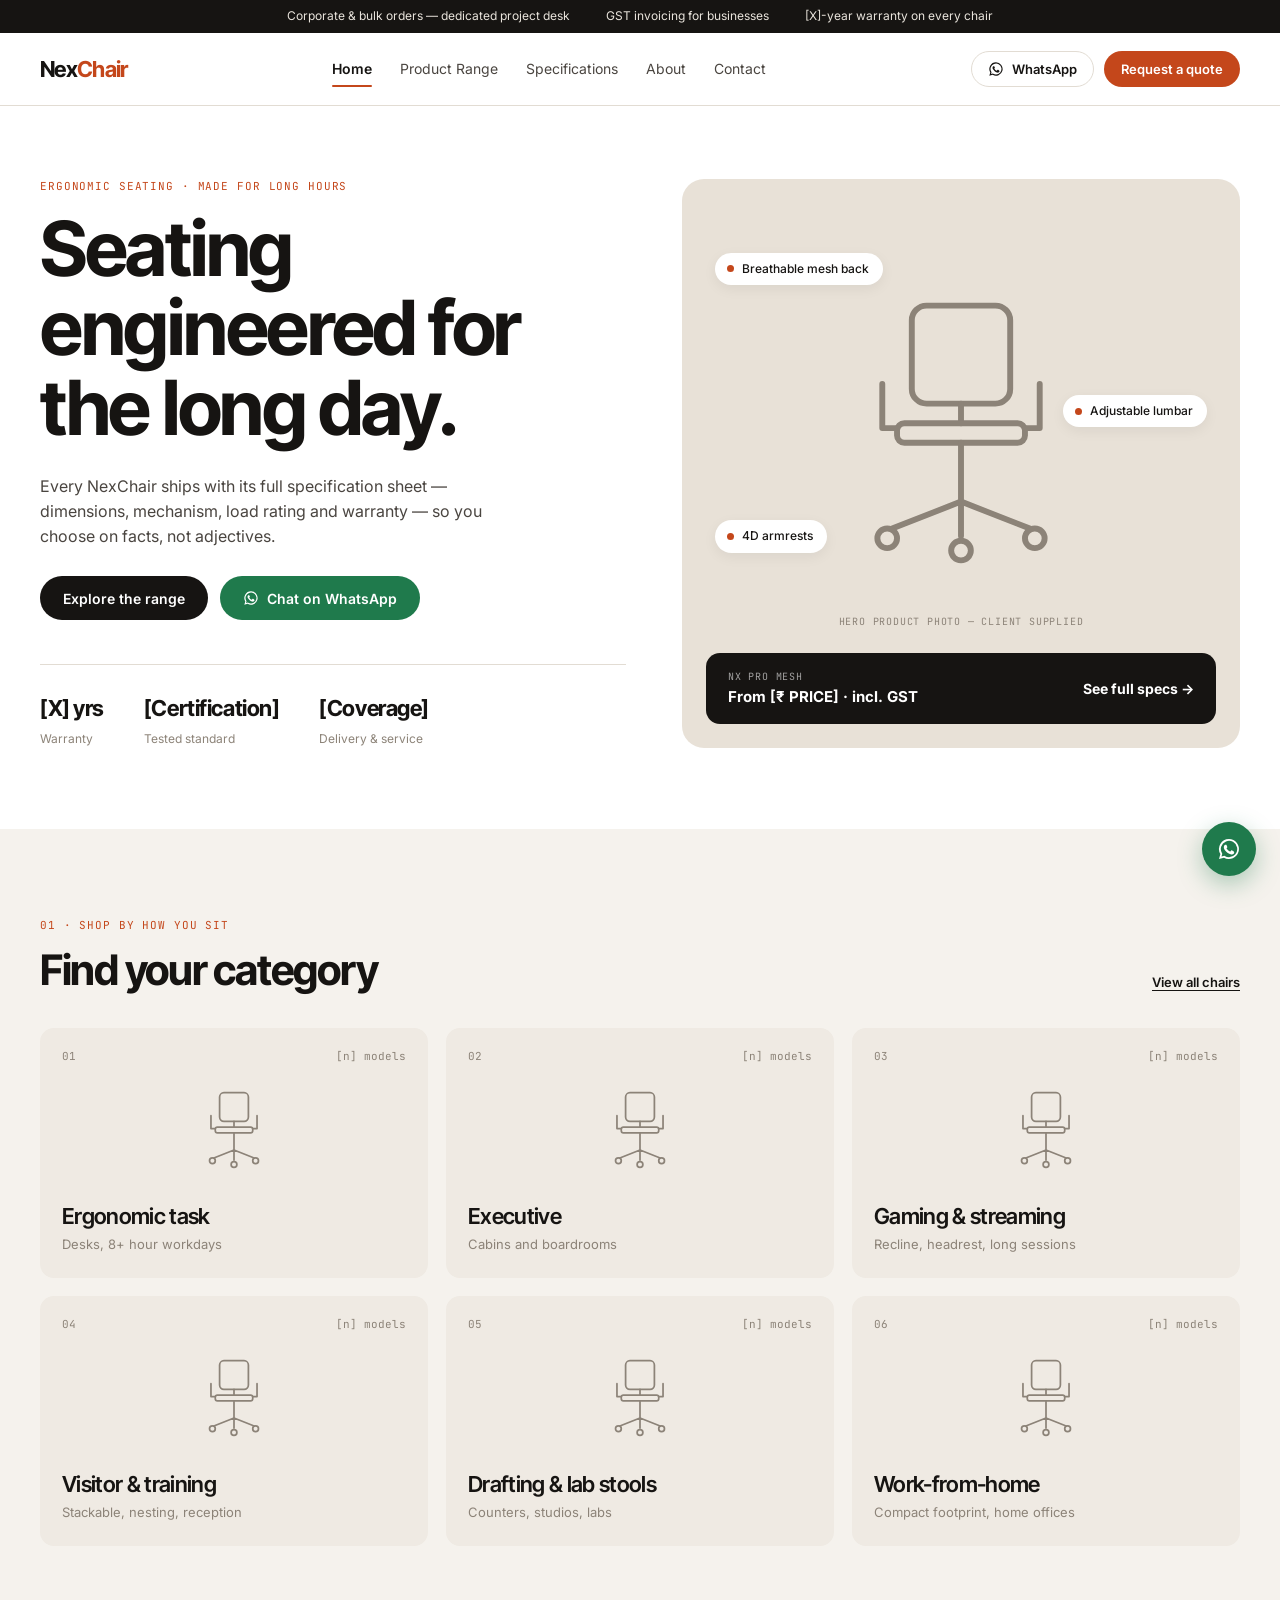
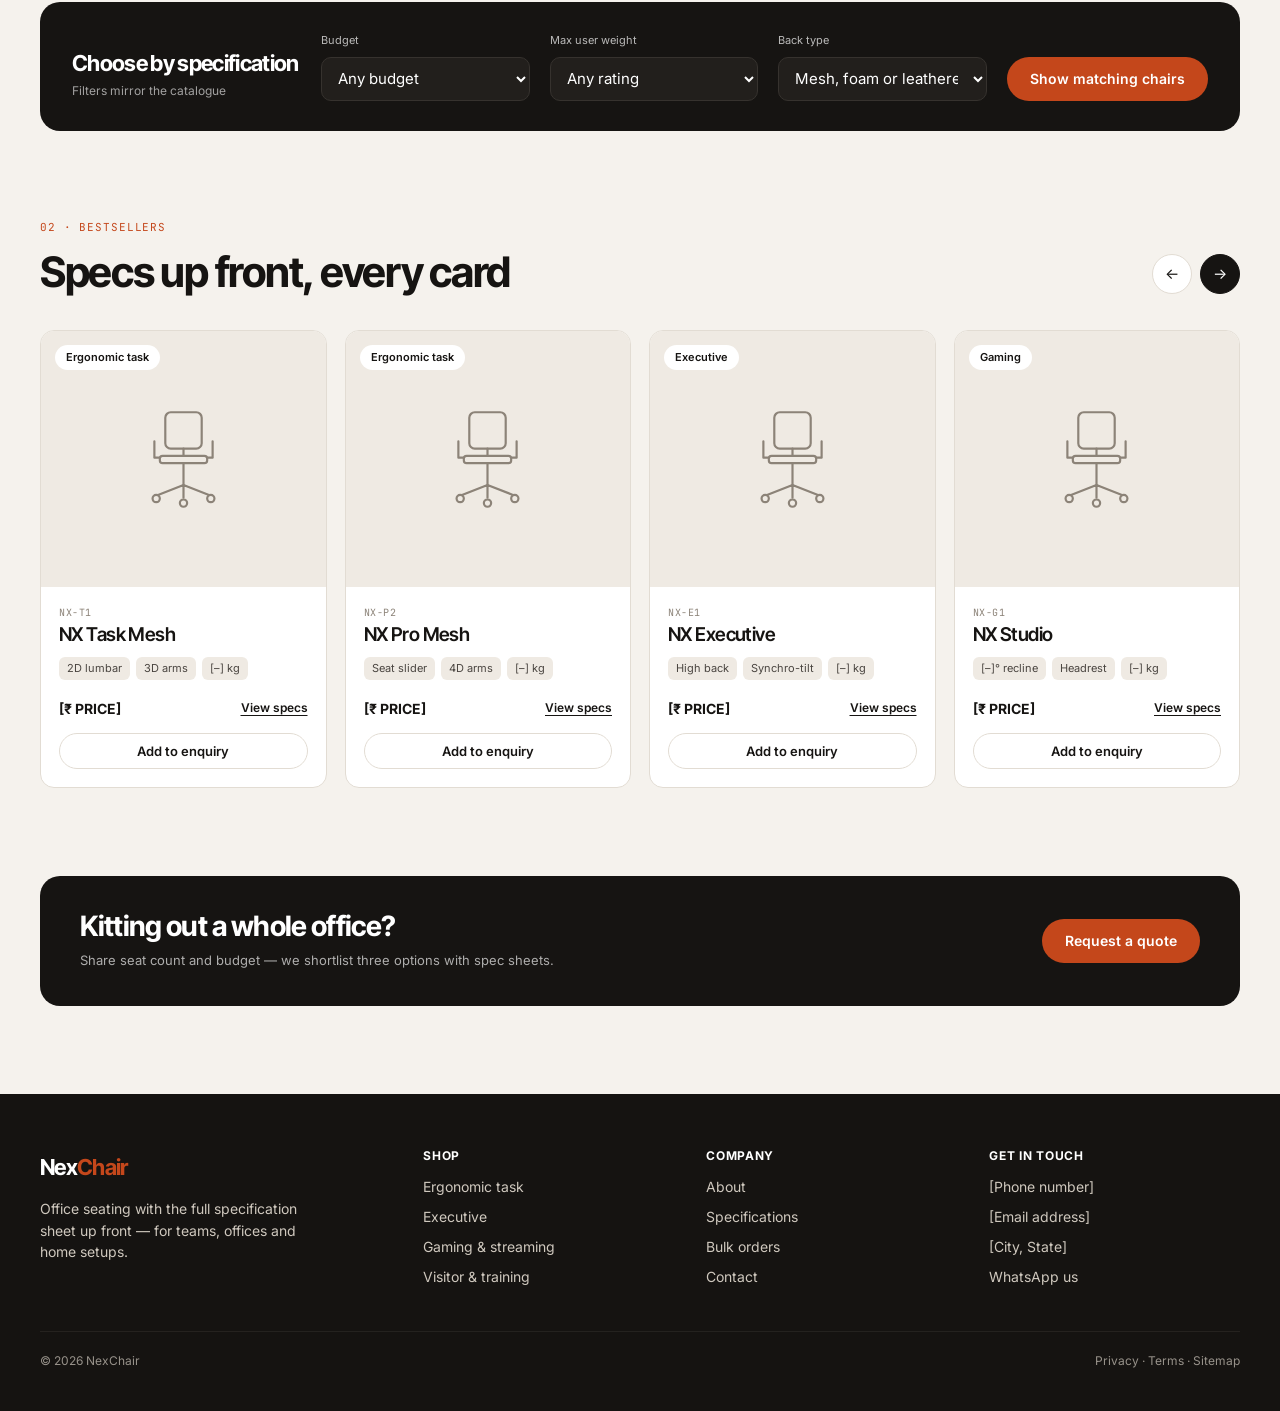
==== index.html @ 68c3f816 "initial commit" ====
<!doctype html>
<html lang="en">
<head>
<meta charset="utf-8">
<meta name="viewport" content="width=device-width, initial-scale=1">
<title>NexChair — Seating engineered for the long day</title>
<meta name="description" content="Ergonomic office chairs with full specification sheets.">
<meta name="robots" content="noindex">
<link rel="icon" href="assets/favicon.svg" type="image/svg+xml">
<link rel="preconnect" href="https://fonts.googleapis.com">
<link rel="preconnect" href="https://fonts.gstatic.com" crossorigin>
<link href="https://fonts.googleapis.com/css2?family=Inter:wght@400;500;600;700&family=Inter+Tight:wght@500;600;700&family=JetBrains+Mono:wght@400;500&display=swap" rel="stylesheet">
<link rel="stylesheet" href="assets/styles.css">
</head>
<body>
<div class="topbar"><div class="wrap">
  <span>Corporate &amp; bulk orders — dedicated project desk</span>
  <span>GST invoicing for businesses</span>
  <span>[X]-year warranty on every chair</span>
</div></div>
<header class="site-header">
  <div class="wrap">
    <a href="index.html" class="logo">Nex<span>Chair</span></a>
    <nav class="nav">
      <a href="index.html" class="active">Home</a>
      <a href="range.html">Product Range</a>
      <a href="specifications.html">Specifications</a>
      <a href="about.html">About</a>
      <a href="contact.html">Contact</a>
    </nav>
    <div class="header-cta">
      <a href="#" class="btn btn-outline btn-sm" data-wa><svg viewBox="0 0 24 24" fill="currentColor" aria-hidden="true"><path d="M12 2a10 10 0 0 0-8.6 15.1L2 22l5-1.3A10 10 0 1 0 12 2Zm0 18.2a8.2 8.2 0 0 1-4.2-1.2l-.3-.2-3 .8.8-2.9-.2-.3A8.2 8.2 0 1 1 12 20.2Zm4.5-6.1c-.2-.1-1.5-.7-1.7-.8-.2-.1-.4-.1-.6.1l-.8 1c-.1.2-.3.2-.5.1a6.7 6.7 0 0 1-3.3-2.9c-.3-.4.2-.4.7-1.3.1-.2 0-.3 0-.4l-.8-1.8c-.2-.5-.4-.4-.6-.4h-.5a1 1 0 0 0-.7.3 3 3 0 0 0-.9 2.2c0 1.3.9 2.5 1 2.7.1.2 1.8 2.8 4.4 3.9 1.6.7 2.3.8 3.1.6.5-.1 1.5-.6 1.7-1.2.2-.6.2-1.1.2-1.2-.1-.1-.3-.2-.5-.3Z"/></svg> WhatsApp</a>
      <a href="contact.html" class="btn btn-accent btn-sm">Request a quote</a>
    </div>
    <button class="menu-btn" aria-label="Menu"><svg width="18" height="18" viewBox="0 0 24 24" fill="none" stroke="currentColor" stroke-width="2"><path d="M3 6h18M3 12h18M3 18h18"/></svg></button>
  </div>
</header>
<main>
  <section class="hero">
    <div class="wrap">
      <div>
        <p class="eyebrow">Ergonomic seating · Made for long hours</p>
        <h1>Seating engineered for the long day.</h1>
        <p class="lead">Every NexChair ships with its full specification sheet — dimensions, mechanism, load rating and warranty — so you choose on facts, not adjectives.</p>
        <div class="hero-actions">
          <a href="range.html" class="btn btn-dark">Explore the range</a>
          <a href="#" class="btn btn-wa" data-wa><svg viewBox="0 0 24 24" fill="currentColor" aria-hidden="true"><path d="M12 2a10 10 0 0 0-8.6 15.1L2 22l5-1.3A10 10 0 1 0 12 2Zm0 18.2a8.2 8.2 0 0 1-4.2-1.2l-.3-.2-3 .8.8-2.9-.2-.3A8.2 8.2 0 1 1 12 20.2Zm4.5-6.1c-.2-.1-1.5-.7-1.7-.8-.2-.1-.4-.1-.6.1l-.8 1c-.1.2-.3.2-.5.1a6.7 6.7 0 0 1-3.3-2.9c-.3-.4.2-.4.7-1.3.1-.2 0-.3 0-.4l-.8-1.8c-.2-.5-.4-.4-.6-.4h-.5a1 1 0 0 0-.7.3 3 3 0 0 0-.9 2.2c0 1.3.9 2.5 1 2.7.1.2 1.8 2.8 4.4 3.9 1.6.7 2.3.8 3.1.6.5-.1 1.5-.6 1.7-1.2.2-.6.2-1.1.2-1.2-.1-.1-.3-.2-.5-.3Z"/></svg> Chat on WhatsApp</a>
        </div>
        <div class="hero-stats">
          <div><strong>[X] yrs</strong><span>Warranty</span></div>
          <div><strong>[Certification]</strong><span>Tested standard</span></div>
          <div><strong>[Coverage]</strong><span>Delivery &amp; service</span></div>
        </div>
      </div>
      <div class="hero-visual">
        <span class="pin" style="top:13%;left:6%">Breathable mesh back</span>
        <span class="pin" style="top:38%;right:6%">Adjustable lumbar</span>
        <span class="pin" style="top:60%;left:6%">4D armrests</span>
        <img class="chair" src="assets/chair.svg" alt="NX Pro Mesh chair (placeholder illustration)" style="margin-top:-60px">
        <span class="caption">Hero product photo — client supplied</span>
        <div class="hero-price">
          <div><small>NX Pro Mesh</small><b>From [₹ PRICE] · incl. GST</b></div>
          <a href="specifications.html?model=nx-p2">See full specs →</a>
        </div>
      </div>
    </div>
  </section>

  <section class="block">
    <div class="wrap">
      <p class="eyebrow">01 · Shop by how you sit</p>
      <div class="block-head">
        <h2>Find your category</h2>
        <a href="range.html" class="link-u">View all chairs</a>
      </div>
      <div class="cat-grid">
        <a class="cat-card" href="range.html?cat=ergonomic"><div class="top"><span>01</span><span>[n] models</span></div><img src="assets/chair.svg" alt=""><h3>Ergonomic task</h3><p>Desks, 8+ hour workdays</p></a>
        <a class="cat-card" href="range.html?cat=executive"><div class="top"><span>02</span><span>[n] models</span></div><img src="assets/chair.svg" alt=""><h3>Executive</h3><p>Cabins and boardrooms</p></a>
        <a class="cat-card" href="range.html?cat=gaming"><div class="top"><span>03</span><span>[n] models</span></div><img src="assets/chair.svg" alt=""><h3>Gaming &amp; streaming</h3><p>Recline, headrest, long sessions</p></a>
        <a class="cat-card" href="range.html?cat=visitor"><div class="top"><span>04</span><span>[n] models</span></div><img src="assets/chair.svg" alt=""><h3>Visitor &amp; training</h3><p>Stackable, nesting, reception</p></a>
        <a class="cat-card" href="range.html?cat=drafting"><div class="top"><span>05</span><span>[n] models</span></div><img src="assets/chair.svg" alt=""><h3>Drafting &amp; lab stools</h3><p>Counters, studios, labs</p></a>
        <a class="cat-card" href="range.html?cat=wfh"><div class="top"><span>06</span><span>[n] models</span></div><img src="assets/chair.svg" alt=""><h3>Work-from-home</h3><p>Compact footprint, home offices</p></a>
      </div>

      <form class="finder" id="finder" style="margin-top:56px">
        <div><h3>Choose by specification</h3><p>Filters mirror the catalogue</p></div>
        <div><label for="f-budget">Budget</label>
          <select id="f-budget"><option>Any budget</option><option>Under [₹ X]</option><option>[₹ X] – [₹ Y]</option><option>Above [₹ Y]</option></select></div>
        <div><label for="f-weight">Max user weight</label>
          <select id="f-weight"><option>Any rating</option><option>Up to [–] kg</option><option>[–] kg and above</option></select></div>
        <div><label for="f-back">Back type</label>
          <select id="f-back"><option value="">Mesh, foam or leatherette</option><option value="mesh">Mesh</option><option value="foam">Moulded foam</option><option value="leatherette">Leatherette</option></select></div>
        <button class="btn btn-accent" type="submit">Show matching chairs</button>
      </form>
    </div>
  </section>

  <section class="block" style="padding-top:0">
    <div class="wrap">
      <p class="eyebrow">02 · Bestsellers</p>
      <div class="block-head">
        <h2>Specs up front, every card</h2>
        <div class="carousel-nav">
          <button class="round-btn" data-car="prev" aria-label="Previous">←</button>
          <button class="round-btn dark" data-car="next" aria-label="Next">→</button>
        </div>
      </div>
      <div class="carousel">
        <article class="prod-card">
          <div class="prod-media"><span class="tag">Ergonomic task</span><img src="assets/chair.svg" alt=""></div>
          <div class="prod-body"><span class="prod-code">NX-T1</span><h3>NX Task Mesh</h3>
            <div class="chips"><span class="chip">2D lumbar</span><span class="chip">3D arms</span><span class="chip">[–] kg</span></div>
            <div class="price-row"><span>[₹ PRICE]</span><a href="specifications.html?model=nx-t1">View specs</a></div>
            <button class="btn btn-outline btn-sm btn-block" data-enquire>Add to enquiry</button></div>
        </article>
        <article class="prod-card">
          <div class="prod-media"><span class="tag">Ergonomic task</span><img src="assets/chair.svg" alt=""></div>
          <div class="prod-body"><span class="prod-code">NX-P2</span><h3>NX Pro Mesh</h3>
            <div class="chips"><span class="chip">Seat slider</span><span class="chip">4D arms</span><span class="chip">[–] kg</span></div>
            <div class="price-row"><span>[₹ PRICE]</span><a href="specifications.html?model=nx-p2">View specs</a></div>
            <button class="btn btn-outline btn-sm btn-block" data-enquire>Add to enquiry</button></div>
        </article>
        <article class="prod-card">
          <div class="prod-media"><span class="tag">Executive</span><img src="assets/chair.svg" alt=""></div>
          <div class="prod-body"><span class="prod-code">NX-E1</span><h3>NX Executive</h3>
            <div class="chips"><span class="chip">High back</span><span class="chip">Synchro-tilt</span><span class="chip">[–] kg</span></div>
            <div class="price-row"><span>[₹ PRICE]</span><a href="specifications.html?model=nx-e1">View specs</a></div>
            <button class="btn btn-outline btn-sm btn-block" data-enquire>Add to enquiry</button></div>
        </article>
        <article class="prod-card">
          <div class="prod-media"><span class="tag">Gaming</span><img src="assets/chair.svg" alt=""></div>
          <div class="prod-body"><span class="prod-code">NX-G1</span><h3>NX Studio</h3>
            <div class="chips"><span class="chip">[–]° recline</span><span class="chip">Headrest</span><span class="chip">[–] kg</span></div>
            <div class="price-row"><span>[₹ PRICE]</span><a href="specifications.html?model=nx-g1">View specs</a></div>
            <button class="btn btn-outline btn-sm btn-block" data-enquire>Add to enquiry</button></div>
        </article>
        <article class="prod-card">
          <div class="prod-media"><span class="tag">Ergonomic task</span><img src="assets/chair.svg" alt=""></div>
          <div class="prod-body"><span class="prod-code">NX-H1</span><h3>NX Home Compact</h3>
            <div class="chips"><span class="chip">2D arms</span><span class="chip">Mesh back</span><span class="chip">[–] kg</span></div>
            <div class="price-row"><span>[₹ PRICE]</span><a href="specifications.html?model=nx-h1">View specs</a></div>
            <button class="btn btn-outline btn-sm btn-block" data-enquire>Add to enquiry</button></div>
        </article>
        <article class="prod-card">
          <div class="prod-media"><span class="tag">Executive</span><img src="assets/chair.svg" alt=""></div>
          <div class="prod-body"><span class="prod-code">NX-E2</span><h3>NX Board</h3>
            <div class="chips"><span class="chip">Fixed arms</span><span class="chip">Foam back</span><span class="chip">[–] kg</span></div>
            <div class="price-row"><span>[₹ PRICE]</span><a href="specifications.html?model=nx-e2">View specs</a></div>
            <button class="btn btn-outline btn-sm btn-block" data-enquire>Add to enquiry</button></div>
        </article>
      </div>
    </div>
  </section>

  <section class="wrap">
    <div class="cta-band">
      <div><h2>Kitting out a whole office?</h2><p>Share seat count and budget — we shortlist three options with spec sheets.</p></div>
      <a href="contact.html" class="btn btn-accent">Request a quote</a>
    </div>
  </section>
</main>
<footer class="site-footer">
  <div class="wrap">
    <div class="foot-grid">
      <div>
        <a href="index.html" class="logo">Nex<span>Chair</span></a>
        <p style="font-size:14px;max-width:280px;margin-top:14px">Office seating with the full specification sheet up front — for teams, offices and home setups.</p>
      </div>
      <div><h4>Shop</h4><ul>
        <li><a href="range.html?cat=ergonomic">Ergonomic task</a></li>
        <li><a href="range.html?cat=executive">Executive</a></li>
        <li><a href="range.html?cat=gaming">Gaming &amp; streaming</a></li>
        <li><a href="range.html?cat=visitor">Visitor &amp; training</a></li>
      </ul></div>
      <div><h4>Company</h4><ul>
        <li><a href="about.html">About</a></li>
        <li><a href="specifications.html">Specifications</a></li>
        <li><a href="contact.html">Bulk orders</a></li>
        <li><a href="contact.html">Contact</a></li>
      </ul></div>
      <div><h4>Get in touch</h4><ul>
        <li>[Phone number]</li>
        <li>[Email address]</li>
        <li>[City, State]</li>
        <li><a href="#" data-wa>WhatsApp us</a></li>
      </ul></div>
    </div>
    <div class="foot-bottom"><span>© 2026 NexChair</span><span>Privacy · Terms · Sitemap</span></div>
  </div>
</footer>
<a href="#" class="wa-float" data-wa aria-label="Chat on WhatsApp"><svg viewBox="0 0 24 24" fill="currentColor" aria-hidden="true"><path d="M12 2a10 10 0 0 0-8.6 15.1L2 22l5-1.3A10 10 0 1 0 12 2Zm0 18.2a8.2 8.2 0 0 1-4.2-1.2l-.3-.2-3 .8.8-2.9-.2-.3A8.2 8.2 0 1 1 12 20.2Zm4.5-6.1c-.2-.1-1.5-.7-1.7-.8-.2-.1-.4-.1-.6.1l-.8 1c-.1.2-.3.2-.5.1a6.7 6.7 0 0 1-3.3-2.9c-.3-.4.2-.4.7-1.3.1-.2 0-.3 0-.4l-.8-1.8c-.2-.5-.4-.4-.6-.4h-.5a1 1 0 0 0-.7.3 3 3 0 0 0-.9 2.2c0 1.3.9 2.5 1 2.7.1.2 1.8 2.8 4.4 3.9 1.6.7 2.3.8 3.1.6.5-.1 1.5-.6 1.7-1.2.2-.6.2-1.1.2-1.2-.1-.1-.3-.2-.5-.3Z"/></svg></a>
<script src="assets/main.js"></script>
</body>
</html>
---- assets/styles.css ----
/* NexChair — static prototype styles */
:root {
  --bg: #f5f2ed;
  --surface: #ffffff;
  --card: #efeae3;
  --panel: #e8e1d7;
  --ink: #161412;
  --ink-2: #4a4540;
  --muted: #8c8378;
  --line: #e2dcd3;
  --accent: #c4471b;
  --accent-ink: #ffffff;
  --wa: #1f7a4c;
  --dark: #151311;
  --radius: 14px;
  --radius-sm: 8px;
  --wrap: 1248px;
  --font-head: "Inter Tight", "Inter", system-ui, sans-serif;
  --font-body: "Inter", system-ui, sans-serif;
  --font-mono: "JetBrains Mono", ui-monospace, monospace;
}

* { box-sizing: border-box; }
html { scroll-behavior: smooth; }
body {
  margin: 0;
  background: var(--bg);
  color: var(--ink);
  font-family: var(--font-body);
  font-size: 15px;
  line-height: 1.55;
  -webkit-font-smoothing: antialiased;
}
img { max-width: 100%; display: block; }
a { color: inherit; text-decoration: none; }
button, input, select, textarea { font: inherit; color: inherit; }
h1, h2, h3, h4 { font-family: var(--font-head); letter-spacing: -0.03em; margin: 0; line-height: 1.05; }

.wrap { max-width: var(--wrap); margin: 0 auto; padding: 0 24px; }
.eyebrow {
  font-family: var(--font-mono);
  font-size: 11px;
  letter-spacing: 0.08em;
  text-transform: uppercase;
  color: var(--accent);
  margin: 0 0 14px;
}
.mono { font-family: var(--font-mono); }
.link-u { text-decoration: underline; text-underline-offset: 3px; font-weight: 600; font-size: 13px; }
.muted { color: var(--muted); }

/* Buttons */
.btn {
  display: inline-flex; align-items: center; justify-content: center; gap: 8px;
  height: 44px; padding: 0 22px; border-radius: 999px;
  font-weight: 600; font-size: 14px; border: 1px solid transparent;
  cursor: pointer; transition: transform .15s ease, background .15s ease, opacity .15s;
  white-space: nowrap;
}
.btn:hover { transform: translateY(-1px); }
.btn-dark { background: var(--ink); color: #fff; }
.btn-accent { background: var(--accent); color: var(--accent-ink); }
.btn-wa { background: var(--wa); color: #fff; }
.btn-outline { background: var(--surface); border-color: var(--line); color: var(--ink); }
.btn-outline-wa { background: var(--surface); border-color: #cfe3d6; color: var(--wa); }
.btn-sm { height: 36px; padding: 0 16px; font-size: 13px; }
.btn-block { width: 100%; }
.btn svg { width: 16px; height: 16px; }

/* Announcement bar */
.topbar { background: var(--ink); color: #e9e4dc; font-size: 12px; }
.topbar .wrap { display: flex; justify-content: center; gap: 36px; padding-top: 7px; padding-bottom: 7px; flex-wrap: wrap; }

/* Header */
.site-header { background: var(--surface); border-bottom: 1px solid var(--line); position: sticky; top: 0; z-index: 50; }
.site-header .wrap { display: flex; align-items: center; gap: 32px; height: 72px; }
.logo { font-family: var(--font-head); font-weight: 700; font-size: 22px; letter-spacing: -0.03em; }
.logo span { color: var(--accent); }
.nav { display: flex; gap: 28px; margin: 0 auto; }
.nav a { font-size: 14px; color: var(--ink-2); padding: 6px 0; position: relative; }
.nav a:hover { color: var(--ink); }
.nav a.active { color: var(--ink); font-weight: 600; }
.nav a.active::after { content: ""; position: absolute; left: 0; right: 0; bottom: -2px; height: 2px; background: var(--accent); border-radius: 2px; }
.header-cta { display: flex; gap: 10px; }
.menu-btn { display: none; background: none; border: 1px solid var(--line); border-radius: 10px; width: 42px; height: 42px; cursor: pointer; }

/* Hero */
.hero { padding: 72px 0 80px; background: var(--surface); }
.hero .wrap { display: grid; grid-template-columns: 1.05fr 1fr; gap: 56px; align-items: center; }
.hero h1 { font-size: clamp(44px, 6vw, 76px); font-weight: 700; margin-bottom: 26px; }
.hero p.lead { max-width: 470px; color: var(--ink-2); font-size: 16px; margin: 0 0 28px; }
.hero-actions { display: flex; gap: 12px; flex-wrap: wrap; }
.hero-stats { display: flex; gap: 40px; margin-top: 44px; padding-top: 26px; border-top: 1px solid var(--line); flex-wrap: wrap; }
.hero-stats strong { display: block; font-family: var(--font-head); font-size: 22px; letter-spacing: -0.02em; }
.hero-stats span { font-size: 12px; color: var(--muted); }
.hero-visual {
  background: var(--panel); border-radius: 22px; aspect-ratio: 1 / 1.02;
  position: relative; display: flex; align-items: center; justify-content: center; overflow: hidden;
}
.hero-visual .chair { width: 44%; }
.hero-visual .caption { position: absolute; bottom: 118px; left: 0; right: 0; text-align: center; font-family: var(--font-mono); font-size: 10px; letter-spacing: .08em; color: var(--muted); text-transform: uppercase; }
.pin {
  position: absolute; background: #fff; border-radius: 999px; padding: 7px 14px 7px 12px;
  font-size: 12px; font-weight: 500; box-shadow: 0 4px 14px rgba(0,0,0,.06);
  display: flex; align-items: center; gap: 8px;
}
.pin::before { content: ""; width: 7px; height: 7px; border-radius: 50%; background: var(--accent); }
.hero-price {
  position: absolute; left: 24px; right: 24px; bottom: 24px;
  background: var(--ink); color: #fff; border-radius: 14px; padding: 16px 22px;
  display: flex; justify-content: space-between; align-items: center; gap: 12px;
}
.hero-price small { display: block; font-family: var(--font-mono); font-size: 10px; letter-spacing: .08em; opacity: .6; text-transform: uppercase; }
.hero-price b { font-size: 15px; }
.hero-price a { font-weight: 700; font-size: 14px; }

/* Sections */
section.block { padding: 88px 0; }
.block-head { display: flex; justify-content: space-between; align-items: flex-end; gap: 20px; margin-bottom: 36px; }
.block-head h2 { font-size: clamp(30px, 3.4vw, 42px); font-weight: 700; }

/* Category grid */
.cat-grid { display: grid; grid-template-columns: repeat(3, 1fr); gap: 18px; }
.cat-card {
  background: var(--card); border-radius: var(--radius); padding: 20px 22px 24px; min-height: 250px;
  display: flex; flex-direction: column; transition: background .2s, transform .2s;
}
.cat-card:hover { background: #e7e0d6; transform: translateY(-2px); }
.cat-card .top { display: flex; justify-content: space-between; font-size: 11px; color: var(--muted); font-family: var(--font-mono); }
.cat-card img { width: 72px; margin: 22px auto 26px; }
.cat-card h3 { font-size: 22px; font-weight: 600; margin-top: auto; }
.cat-card p { margin: 6px 0 0; font-size: 13px; color: var(--muted); }

/* Spec finder */
.finder {
  background: var(--ink); color: #fff; border-radius: 20px; padding: 30px 32px;
  display: grid; grid-template-columns: 1.1fr repeat(3, 1fr) auto; gap: 20px; align-items: end;
}
.finder h3 { font-size: 22px; line-height: 1.15; }
.finder h3 + p { font-size: 12px; opacity: .6; margin: 6px 0 0; }
.finder label { display: block; font-size: 11px; opacity: .7; margin-bottom: 8px; }
.finder select {
  width: 100%; height: 44px; border-radius: 10px; border: 1px solid #36322e; background: #221f1c; color: #fff; padding: 0 12px;
}

/* Product cards */
.prod-grid { display: grid; grid-template-columns: repeat(4, 1fr); gap: 18px; }
.prod-card { background: var(--surface); border: 1px solid var(--line); border-radius: var(--radius); overflow: hidden; display: flex; flex-direction: column; }
.prod-media { background: var(--card); aspect-ratio: 1 / 0.9; position: relative; display: flex; align-items: center; justify-content: center; }
.prod-media img { width: 32%; }
.tag { position: absolute; top: 14px; left: 14px; background: #fff; border-radius: 999px; padding: 4px 11px; font-size: 11px; font-weight: 600; }
.compare-chk { position: absolute; top: 12px; right: 12px; background: #fff; border-radius: 8px; padding: 4px 10px; font-size: 11px; display: flex; gap: 6px; align-items: center; cursor: pointer; user-select: none; }
.compare-chk input { accent-color: var(--accent); margin: 0; }
.prod-body { padding: 18px 18px 18px; display: flex; flex-direction: column; flex: 1; }
.prod-code { font-family: var(--font-mono); font-size: 10px; color: var(--muted); letter-spacing: .06em; }
.prod-body h3 { font-size: 19px; font-weight: 600; margin: 4px 0 12px; }
.chips { display: flex; flex-wrap: wrap; gap: 6px; margin-bottom: 18px; }
.chip { background: var(--card); border-radius: 6px; font-size: 11px; padding: 3px 8px; color: var(--ink-2); }
.price-row { display: flex; justify-content: space-between; align-items: center; margin: auto 0 14px; font-weight: 700; font-size: 14px; }
.price-row a { font-size: 12px; text-decoration: underline; text-underline-offset: 3px; font-weight: 600; }
.spec-mini { display: grid; grid-template-columns: repeat(3, 1fr); background: var(--bg); border-radius: 8px; padding: 8px 12px; margin-bottom: 16px; font-size: 12px; }
.spec-mini small { display: block; font-size: 10px; color: var(--muted); }
.btn-pair { display: grid; grid-template-columns: 1fr 1fr; gap: 8px; }
.carousel-nav { display: flex; gap: 8px; }
.round-btn { width: 40px; height: 40px; border-radius: 50%; border: 1px solid var(--line); background: #fff; cursor: pointer; display: flex; align-items: center; justify-content: center; }
.round-btn.dark { background: var(--ink); color: #fff; border-color: var(--ink); }
.carousel { display: grid; grid-auto-flow: column; grid-auto-columns: calc((100% - 54px) / 4); gap: 18px; overflow-x: auto; scroll-snap-type: x mandatory; scrollbar-width: none; }
.carousel::-webkit-scrollbar { display: none; }
.carousel > * { scroll-snap-align: start; }
.added { background: var(--ink) !important; color: #fff !important; border-color: var(--ink) !important; }

/* CTA band */
.cta-band { background: var(--ink); color: #fff; border-radius: 20px; padding: 36px 40px; display: flex; justify-content: space-between; align-items: center; gap: 24px; flex-wrap: wrap; }
.cta-band h2 { font-size: 28px; }
.cta-band p { margin: 8px 0 0; font-size: 13px; opacity: .65; }

/* Footer */
.site-footer { background: var(--dark); color: #cfc8be; margin-top: 88px; }
.site-footer .wrap { padding-top: 56px; padding-bottom: 40px; }
.foot-grid { display: grid; grid-template-columns: 1.4fr 1fr 1fr 1fr; gap: 32px; }
.site-footer .logo { color: #fff; }
.site-footer h4 { font-family: var(--font-body); font-size: 12px; letter-spacing: .06em; text-transform: uppercase; color: #fff; margin-bottom: 14px; }
.site-footer ul { list-style: none; margin: 0; padding: 0; display: grid; gap: 8px; font-size: 14px; }
.site-footer a:hover { color: #fff; }
.foot-bottom { border-top: 1px solid #2c2926; margin-top: 44px; padding-top: 20px; display: flex; justify-content: space-between; font-size: 12px; opacity: .7; flex-wrap: wrap; gap: 10px; }

/* Floating WhatsApp */
.wa-float { position: fixed; right: 24px; bottom: 24px; width: 54px; height: 54px; border-radius: 50%; background: var(--wa); color: #fff; display: flex; align-items: center; justify-content: center; box-shadow: 0 8px 24px rgba(31,122,76,.35); z-index: 60; }
.wa-float svg { width: 24px; height: 24px; }

/* Page head */
.page-head { padding: 36px 0 30px; }
.crumbs { font-size: 12px; color: var(--muted); margin-bottom: 18px; }
.crumbs a { text-decoration: underline; text-underline-offset: 2px; }
.page-head-row { display: flex; justify-content: space-between; align-items: flex-end; gap: 24px; flex-wrap: wrap; }
.page-head h1 { font-size: clamp(40px, 5vw, 60px); font-weight: 700; }
.page-head p.sub { max-width: 340px; font-size: 13px; color: var(--ink-2); margin: 0; }

/* Range page */
.pills { display: flex; gap: 8px; flex-wrap: wrap; margin-top: 28px; }
.pill { height: 36px; padding: 0 16px; border-radius: 999px; border: 1px solid var(--line); background: #fff; font-size: 13px; cursor: pointer; }
.pill.active { background: var(--ink); color: #fff; border-color: var(--ink); }
.range-layout { display: grid; grid-template-columns: 250px 1fr; gap: 24px; align-items: start; }
.filters { background: #fff; border: 1px solid var(--line); border-radius: var(--radius); padding: 20px; position: sticky; top: 92px; }
.filters-head { display: flex; justify-content: space-between; align-items: center; margin-bottom: 18px; }
.filters-head b { font-size: 15px; }
.filters-head button { background: none; border: 0; color: var(--accent); font-size: 12px; font-weight: 600; cursor: pointer; }
.fgroup { border-top: 1px solid var(--line); padding: 14px 0; }
.fgroup:first-of-type { border-top: 0; padding-top: 0; }
.fgroup h5 { font-family: var(--font-mono); font-size: 10px; letter-spacing: .08em; text-transform: uppercase; color: var(--muted); margin: 0 0 10px; font-weight: 500; }
.fgroup label { display: flex; align-items: center; gap: 10px; font-size: 13px; padding: 4px 0; cursor: pointer; }
.fgroup input[type=checkbox], .fgroup input[type=radio] { accent-color: var(--accent); width: 15px; height: 15px; margin: 0; }
.range-track { height: 4px; background: var(--line); border-radius: 4px; position: relative; margin: 6px 0 14px; }
.range-track::after { content: ""; position: absolute; left: 18%; right: 14%; top: 0; bottom: 0; background: var(--accent); border-radius: 4px; }
.minmax { display: grid; grid-template-columns: 1fr 1fr; gap: 8px; }
.minmax label { display: block; font-size: 10px; color: var(--muted); padding: 0; }
.minmax input { width: 100%; height: 36px; border: 1px solid var(--line); border-radius: 8px; padding: 0 10px; font-size: 12px; margin-top: 4px; }
.swatches { display: flex; gap: 10px; }
.swatch { width: 24px; height: 24px; border-radius: 50%; border: 2px solid #fff; box-shadow: 0 0 0 1px var(--line); cursor: pointer; }
.swatch.on { box-shadow: 0 0 0 2px var(--ink); }
.toolbar { display: flex; justify-content: space-between; align-items: center; gap: 12px; margin-bottom: 16px; flex-wrap: wrap; }
.toolbar-left { display: flex; align-items: center; gap: 8px; flex-wrap: wrap; font-size: 13px; }
.active-chip { background: #fff; border: 1px solid var(--line); border-radius: 999px; padding: 3px 10px; font-size: 12px; cursor: pointer; }
.toolbar-right { display: flex; align-items: center; gap: 10px; font-size: 12px; color: var(--muted); }
.toolbar select { height: 36px; border: 1px solid var(--line); border-radius: 8px; background: #fff; padding: 0 10px; font-size: 13px; color: var(--ink); }
.range-grid { display: grid; grid-template-columns: repeat(3, 1fr); gap: 18px; }
.empty { grid-column: 1 / -1; background: #fff; border: 1px dashed var(--line); border-radius: var(--radius); padding: 48px; text-align: center; color: var(--muted); }
.pager { display: flex; justify-content: center; gap: 6px; margin-top: 36px; }
.pager button { min-width: 36px; height: 36px; border-radius: 8px; border: 1px solid var(--line); background: #fff; cursor: pointer; font-size: 13px; padding: 0 12px; }
.pager button.on { background: var(--ink); color: #fff; border-color: var(--ink); }
.filter-toggle { display: none; }

/* Compare drawer */
.compare-bar { position: fixed; left: 50%; bottom: 20px; transform: translate(-50%, 140%); background: var(--ink); color: #fff; border-radius: 999px; padding: 8px 8px 8px 22px; display: flex; align-items: center; gap: 16px; font-size: 13px; z-index: 55; transition: transform .25s ease, opacity .25s; box-shadow: 0 10px 30px rgba(0,0,0,.2); opacity: 0; pointer-events: none; }
.compare-bar.show { transform: translate(-50%, 0); opacity: 1; pointer-events: auto; }

/* Specifications page */
.pdp { display: grid; grid-template-columns: 88px 1fr 1fr; gap: 24px; align-items: start; }
.thumbs { display: grid; gap: 10px; }
.thumb { aspect-ratio: 1; background: var(--card); border-radius: 10px; border: 2px solid transparent; display: flex; align-items: center; justify-content: center; cursor: pointer; }
.thumb img { width: 50%; opacity: .8; }
.thumb.on { border-color: var(--ink); }
.pdp-media { background: var(--panel); border-radius: 20px; aspect-ratio: 1; display: flex; align-items: center; justify-content: center; position: relative; }
.pdp-media img { width: 42%; }
.pdp-info h1 { font-size: 48px; font-weight: 700; margin: 8px 0 14px; }
.pdp-info .price { font-size: 22px; font-weight: 700; margin-bottom: 6px; }
.pdp-info .gst { font-size: 12px; color: var(--muted); margin-bottom: 24px; }
.keyspecs { display: grid; grid-template-columns: 1fr 1fr; gap: 10px; margin-bottom: 26px; }
.keyspecs div { background: #fff; border: 1px solid var(--line); border-radius: 10px; padding: 12px 14px; }
.keyspecs small { display: block; font-size: 11px; color: var(--muted); }
.keyspecs b { font-size: 15px; }
.pdp-actions { display: grid; gap: 10px; }
.pdp-actions .row { display: grid; grid-template-columns: 1fr 1fr; gap: 10px; }
.assure { display: flex; gap: 18px; margin-top: 22px; font-size: 12px; color: var(--ink-2); flex-wrap: wrap; }
.assure span::before { content: "✓ "; color: var(--accent); font-weight: 700; }
.tabs { display: flex; gap: 28px; border-bottom: 1px solid var(--line); margin-bottom: 36px; overflow-x: auto; }
.tabs a { padding: 14px 0; font-size: 14px; color: var(--ink-2); white-space: nowrap; border-bottom: 2px solid transparent; margin-bottom: -1px; }
.tabs a.on { color: var(--ink); font-weight: 600; border-color: var(--accent); }
.spec-split { display: grid; grid-template-columns: 1fr 1fr; gap: 24px; }
.panel { background: #fff; border: 1px solid var(--line); border-radius: var(--radius); padding: 24px; }
.dim-figure { background: var(--card); border-radius: 12px; aspect-ratio: 4 / 3; display: flex; align-items: center; justify-content: center; }
.dim-figure svg { width: 70%; height: auto; }
table.spec { width: 100%; border-collapse: collapse; font-size: 14px; }
table.spec th, table.spec td { text-align: left; padding: 12px 8px; border-bottom: 1px solid var(--line); }
table.spec th { font-weight: 500; color: var(--muted); width: 45%; }
table.spec tr:last-child td, table.spec tr:last-child th { border-bottom: 0; }
.footnote { font-size: 11px; color: var(--muted); margin-top: 12px; }
.compare-table { overflow-x: auto; background: #fff; border: 1px solid var(--line); border-radius: var(--radius); }
.compare-table table { width: 100%; border-collapse: collapse; min-width: 640px; font-size: 14px; }
.compare-table th, .compare-table td { padding: 14px 18px; border-bottom: 1px solid var(--line); text-align: left; }
.compare-table thead th { background: var(--ink); color: #fff; font-weight: 600; }
.compare-table thead th:first-child { background: #2a2623; }
.compare-table tbody th { color: var(--muted); font-weight: 500; }
.compare-table td.hl, .compare-table thead th.hl { background: #fbeee8; color: var(--ink); }
.compare-table thead th.hl { background: var(--accent); color: #fff; }

/* About */
.about-hero { display: grid; grid-template-columns: 1.1fr 1fr; gap: 56px; align-items: center; }
.about-hero h1 { font-size: clamp(40px, 5vw, 64px); font-weight: 700; margin-bottom: 20px; }
.about-hero p { color: var(--ink-2); font-size: 16px; max-width: 520px; }
.stat-grid { display: grid; grid-template-columns: repeat(4, 1fr); gap: 18px; }
.stat { background: #fff; border: 1px solid var(--line); border-radius: var(--radius); padding: 26px; }
.stat strong { font-family: var(--font-head); font-size: 34px; letter-spacing: -0.03em; display: block; }
.stat span { font-size: 13px; color: var(--muted); }
.steps { display: grid; grid-template-columns: repeat(3, 1fr); gap: 18px; }
.step { background: var(--card); border-radius: var(--radius); padding: 28px; }
.step .num { font-family: var(--font-mono); font-size: 12px; color: var(--accent); }
.step h3 { font-size: 22px; margin: 14px 0 10px; }
.step p { margin: 0; color: var(--ink-2); font-size: 14px; }

/* Contact */
.contact-grid { display: grid; grid-template-columns: 1.3fr 1fr; gap: 24px; align-items: start; }
.form { background: #fff; border: 1px solid var(--line); border-radius: var(--radius); padding: 32px; display: grid; grid-template-columns: 1fr 1fr; gap: 16px; }
.form .full { grid-column: 1 / -1; }
.form label { font-size: 12px; font-weight: 600; display: block; margin-bottom: 6px; }
.form input, .form select, .form textarea { width: 100%; border: 1px solid var(--line); border-radius: 10px; padding: 11px 12px; background: var(--bg); font-size: 14px; }
.form textarea { min-height: 120px; resize: vertical; }
.form input:focus, .form select:focus, .form textarea:focus { outline: 2px solid var(--ink); outline-offset: -1px; }
.form-done { display: none; grid-column: 1 / -1; background: #eaf4ee; color: var(--wa); padding: 14px 16px; border-radius: 10px; font-size: 14px; font-weight: 500; }
.info-card { background: var(--ink); color: #fff; border-radius: var(--radius); padding: 30px; }
.info-card h3 { font-size: 22px; margin-bottom: 18px; }
.info-card dl { margin: 0; display: grid; gap: 16px; }
.info-card dt { font-size: 11px; font-family: var(--font-mono); text-transform: uppercase; letter-spacing: .08em; opacity: .55; }
.info-card dd { margin: 2px 0 0; font-size: 15px; }

/* Responsive */
@media (max-width: 1080px) {
  .prod-grid { grid-template-columns: repeat(2, 1fr); }
  .carousel { grid-auto-columns: calc((100% - 18px) / 2); }
  .range-grid { grid-template-columns: repeat(2, 1fr); }
  .finder { grid-template-columns: 1fr 1fr; }
  .finder > div:first-child { grid-column: 1 / -1; }
  .pdp { grid-template-columns: 72px 1fr; }
  .pdp-info { grid-column: 1 / -1; }
  .stat-grid { grid-template-columns: repeat(2, 1fr); }
}
@media (max-width: 860px) {
  .nav, .header-cta { display: none; }
  .menu-btn { display: inline-flex; align-items: center; justify-content: center; margin-left: auto; }
  .site-header.open .nav { display: flex; flex-direction: column; gap: 4px; position: absolute; top: 72px; left: 0; right: 0; background: #fff; padding: 12px 24px 20px; border-bottom: 1px solid var(--line); }
  .site-header.open .nav a { padding: 10px 0; }
  .site-header.open .nav a.active::after { display: none; }
  .topbar .wrap { gap: 12px; font-size: 11px; }
  .topbar .wrap span:not(:first-child) { display: none; }
  .hero { padding: 40px 0 56px; }
  .hero .wrap, .about-hero, .contact-grid, .spec-split { grid-template-columns: 1fr; }
  .cat-grid { grid-template-columns: repeat(2, 1fr); }
  .steps { grid-template-columns: 1fr; }
  .range-layout { grid-template-columns: 1fr; }
  .filters { position: static; display: none; }
  .filters.open { display: block; }
  .filter-toggle { display: inline-flex; }
  .foot-grid { grid-template-columns: 1fr 1fr; }
  section.block { padding: 60px 0; }
}
@media (max-width: 560px) {
  .cat-grid, .prod-grid, .range-grid { grid-template-columns: 1fr; }
  .carousel { grid-auto-columns: 82%; }
  .finder { grid-template-columns: 1fr; padding: 24px; }
  .form { grid-template-columns: 1fr; padding: 22px; }
  .hero-price { flex-direction: column; align-items: flex-start; }
  .hero-visual { aspect-ratio: 1 / 1.3; }
  .hero-visual .chair { width: 36%; margin-top: -120px !important; }
  .hero-visual .caption { display: none; }
  .pin { font-size: 11px; }
  .stat-grid { grid-template-columns: 1fr 1fr; }
  .pdp { grid-template-columns: 1fr; }
  .thumbs { grid-template-columns: repeat(4, 1fr); order: 2; }
  .pdp-info h1 { font-size: 38px; }
  .cta-band { padding: 28px 24px; }
}
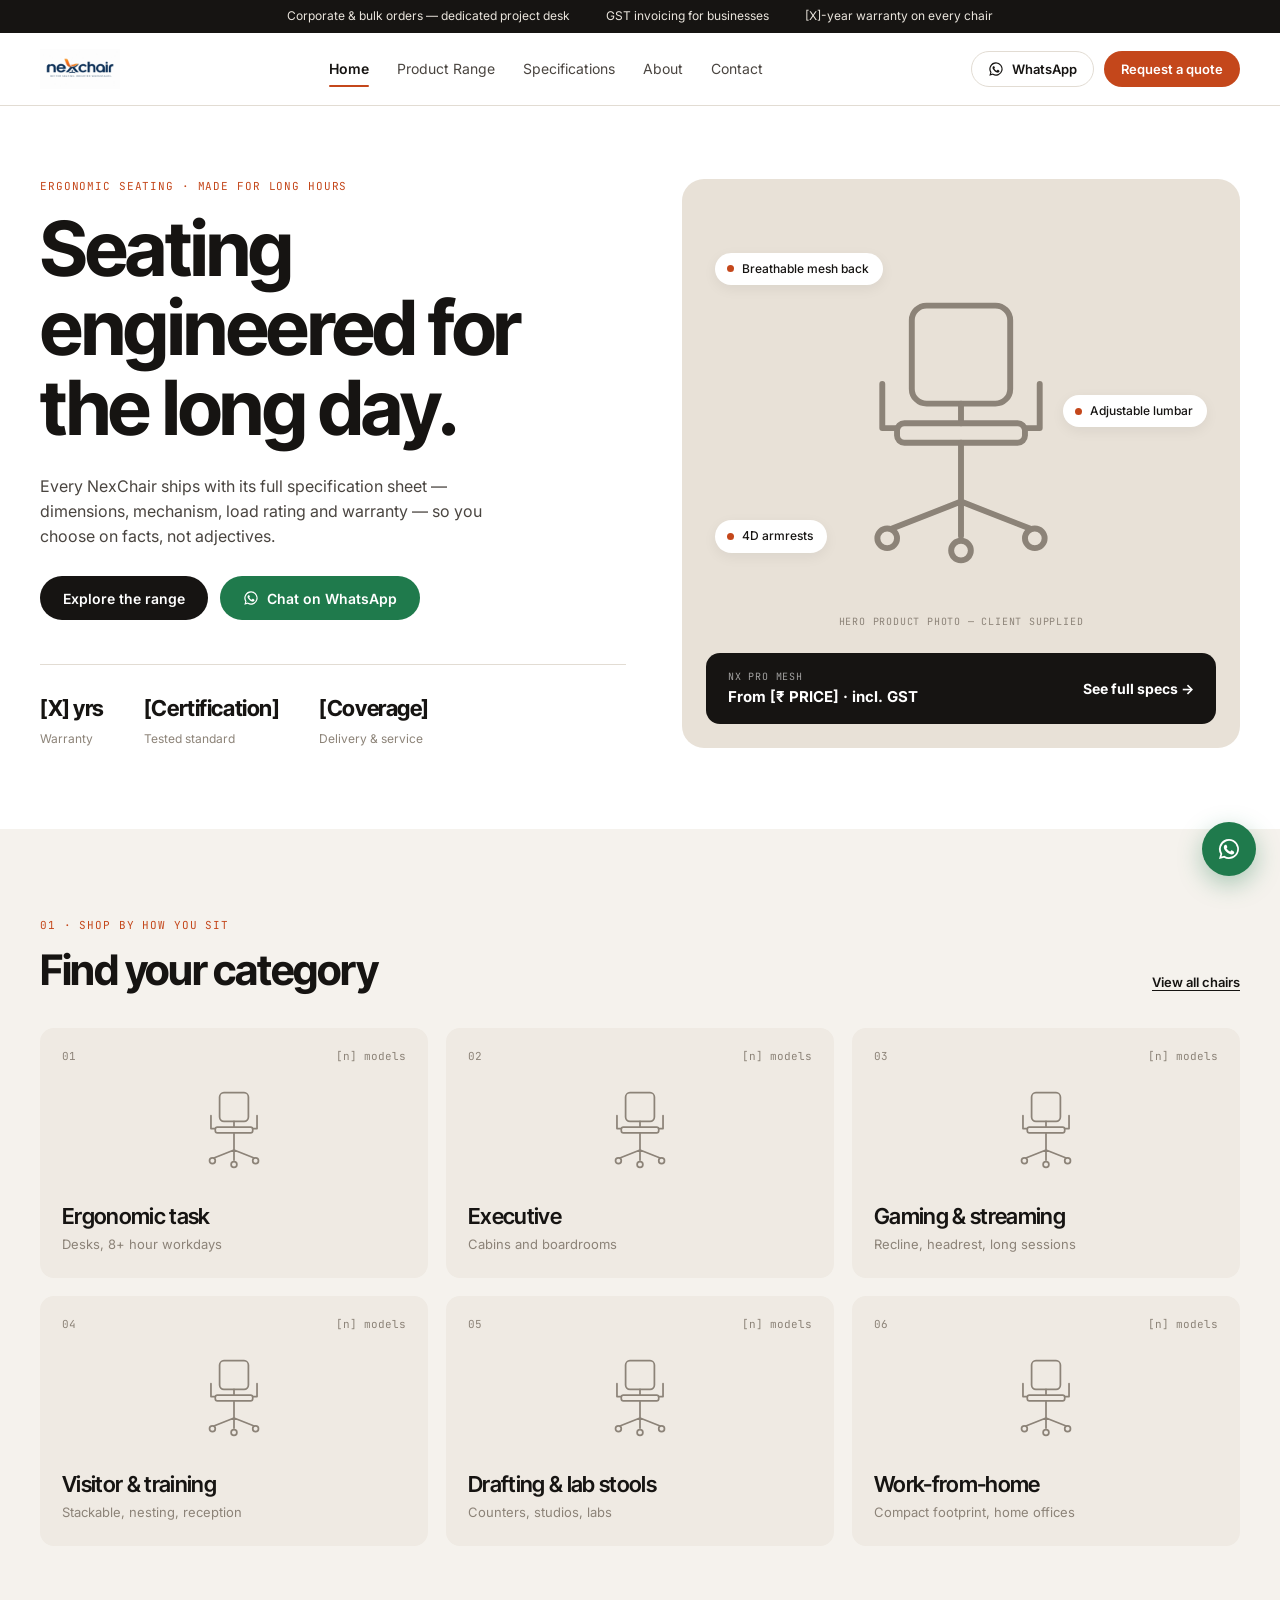
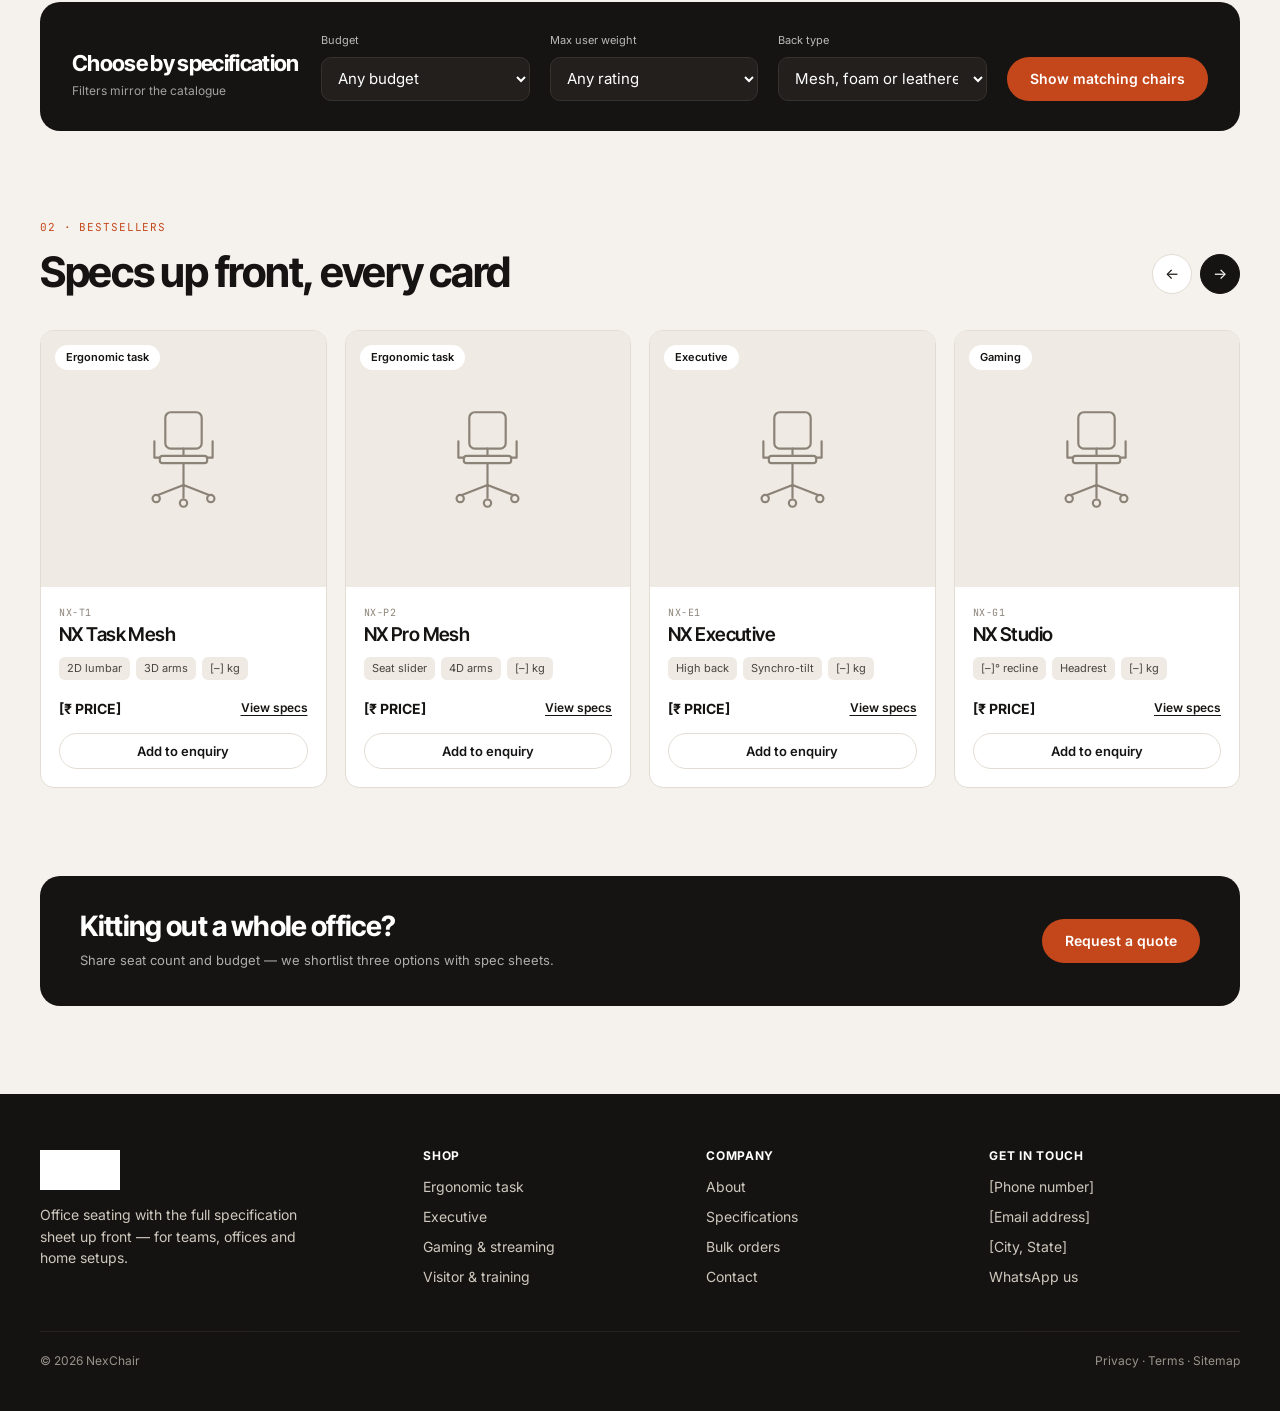
==== commit 372a9aff: "Fixed the logo" ====
--- a/index.html
+++ b/index.html
@@ -20,7 +20,7 @@
 </div></div>
 <header class="site-header">
   <div class="wrap">
-    <a href="index.html" class="logo">Nex<span>Chair</span></a>
+    <a href="index.html" class="logo"><img src="logo.jpeg" alt="NexChair"></a>
     <nav class="nav">
       <a href="index.html" class="active">Home</a>
       <a href="range.html">Product Range</a>
@@ -163,7 +163,7 @@
   <div class="wrap">
     <div class="foot-grid">
       <div>
-        <a href="index.html" class="logo">Nex<span>Chair</span></a>
+        <a href="index.html" class="logo"><img src="logo.jpeg" alt="NexChair"></a>
         <p style="font-size:14px;max-width:280px;margin-top:14px">Office seating with the full specification sheet up front — for teams, offices and home setups.</p>
       </div>
       <div><h4>Shop</h4><ul>
--- a/assets/styles.css
+++ b/assets/styles.css
@@ -74,8 +74,8 @@
 /* Header */
 .site-header { background: var(--surface); border-bottom: 1px solid var(--line); position: sticky; top: 0; z-index: 50; }
 .site-header .wrap { display: flex; align-items: center; gap: 32px; height: 72px; }
-.logo { font-family: var(--font-head); font-weight: 700; font-size: 22px; letter-spacing: -0.03em; }
-.logo span { color: var(--accent); }
+.logo { display: flex; align-items: center; }
+.logo img { height: 40px; width: auto; display: block; }
 .nav { display: flex; gap: 28px; margin: 0 auto; }
 .nav a { font-size: 14px; color: var(--ink-2); padding: 6px 0; position: relative; }
 .nav a:hover { color: var(--ink); }
@@ -178,7 +178,7 @@
 .site-footer { background: var(--dark); color: #cfc8be; margin-top: 88px; }
 .site-footer .wrap { padding-top: 56px; padding-bottom: 40px; }
 .foot-grid { display: grid; grid-template-columns: 1.4fr 1fr 1fr 1fr; gap: 32px; }
-.site-footer .logo { color: #fff; }
+.site-footer .logo img { filter: brightness(0) invert(1); }
 .site-footer h4 { font-family: var(--font-body); font-size: 12px; letter-spacing: .06em; text-transform: uppercase; color: #fff; margin-bottom: 14px; }
 .site-footer ul { list-style: none; margin: 0; padding: 0; display: grid; gap: 8px; font-size: 14px; }
 .site-footer a:hover { color: #fff; }
